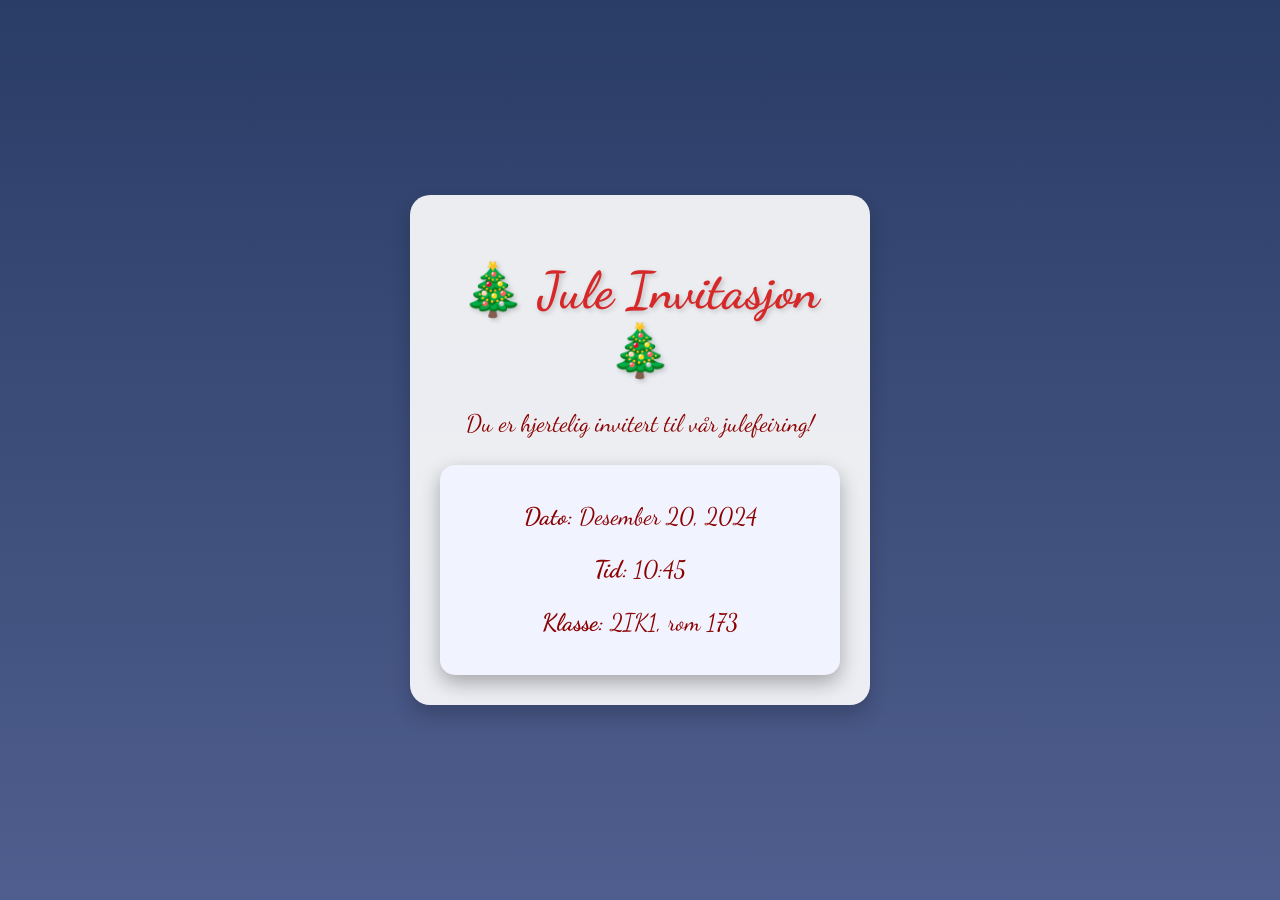
==== index.html @ 6b58bf49 "Update index.html" ====
<!DOCTYPE html>
<html lang="en">
<head>
  <meta charset="UTF-8">
  <meta name="viewport" content="width=device-width, initial-scale=1.0">
  <title>Jule Invitasjon</title>
  <link href="https://fonts.googleapis.com/css2?family=Dancing+Script:wght@400;700&display=swap" rel="stylesheet">
  <style>
    body, html {
      margin: 0;
      padding: 0;
      box-sizing: border-box;
      overflow: hidden;
      font-family: 'Dancing Script', cursive;
    }

    body {
      background: linear-gradient(to bottom, #2a3d66, #4f5e8e);
      height: 100vh;
      display: flex;
      justify-content: center;
      align-items: center;
      color: #ffffff;
    }

    .container {
      background: rgba(255, 255, 255, 0.9);
      box-shadow: 0px 10px 20px rgba(0, 0, 0, 0.2);
      border-radius: 20px;
      padding: 30px;
      width: 90%;
      max-width: 400px;
      text-align: center;
      margin: 0 20px;
    }

    h1 {
      font-size: 3.2rem;
      color: #d62828;
      margin-bottom: 20px;
      text-shadow: 2px 2px 5px rgba(0, 0, 0, 0.2);
    }

    p {
      font-size: 1.5rem;
      margin: 10px 0;
      line-height: 1.8;
      color: #8b0000;
    }

    .invite-details {
      background: #f1f4ff;
      border-radius: 15px;
      padding: 20px;
      margin-top: 20px;
      font-size: 1.2rem;
      color: #800000;
      box-shadow: 0 8px 20px rgba(0, 0, 0, 0.3);
    }

    .invite-details p {
      margin: 10px 0;
    }

    .snowflake {
      position: fixed;
      top: -10%;
      font-size: 1.8rem;
      color: #ffffff;
      opacity: 0.9;
      animation: fall linear infinite;
    }

    @keyframes fall {
      0% {
        transform: translateY(-100%);
        opacity: 1;
      }
      100% {
        transform: translateY(110vh);
        opacity: 0.6;
      }
    }

    @media (max-width: 768px) {
      h1 {
        font-size: 2.8rem;
      }
      p {
        font-size: 1.2rem;
      }
      .invite-details {
        font-size: 1rem;
      }
    }
  </style>
</head>
<body>
  
  <div class="container">
    <h1>🎄 Jule Invitasjon 🎄</h1>
    <p>Du er hjertelig invitert til vår julefeiring!</p>
    <div class="invite-details">
      <p><strong>Dato:</strong> Desember 20, 2024</p>
      <p><strong>Tid:</strong> 10:45</p>
      <p><strong>Klasse:</strong> 2IK1, rom 173</p>
    </div>
  </div>

  <script>
    function createSnowflake() {
      const snowflake = document.createElement('div');
      snowflake.className = 'snowflake';
      snowflake.textContent = '❄';
      snowflake.style.left = Math.random() * window.innerWidth + 'px';
      snowflake.style.animationDuration = Math.random() * 2 + 3 + 's';
      snowflake.style.fontSize = Math.random() * 10 + 20 + 'px';
      snowflake.style.opacity = Math.random() * 0.5 + 0.5;
      document.body.appendChild(snowflake);

      setTimeout(() => {
        snowflake.remove();
      }, 6000);
    }

    setInterval(createSnowflake, 250);
  </script>
</body>
</html>
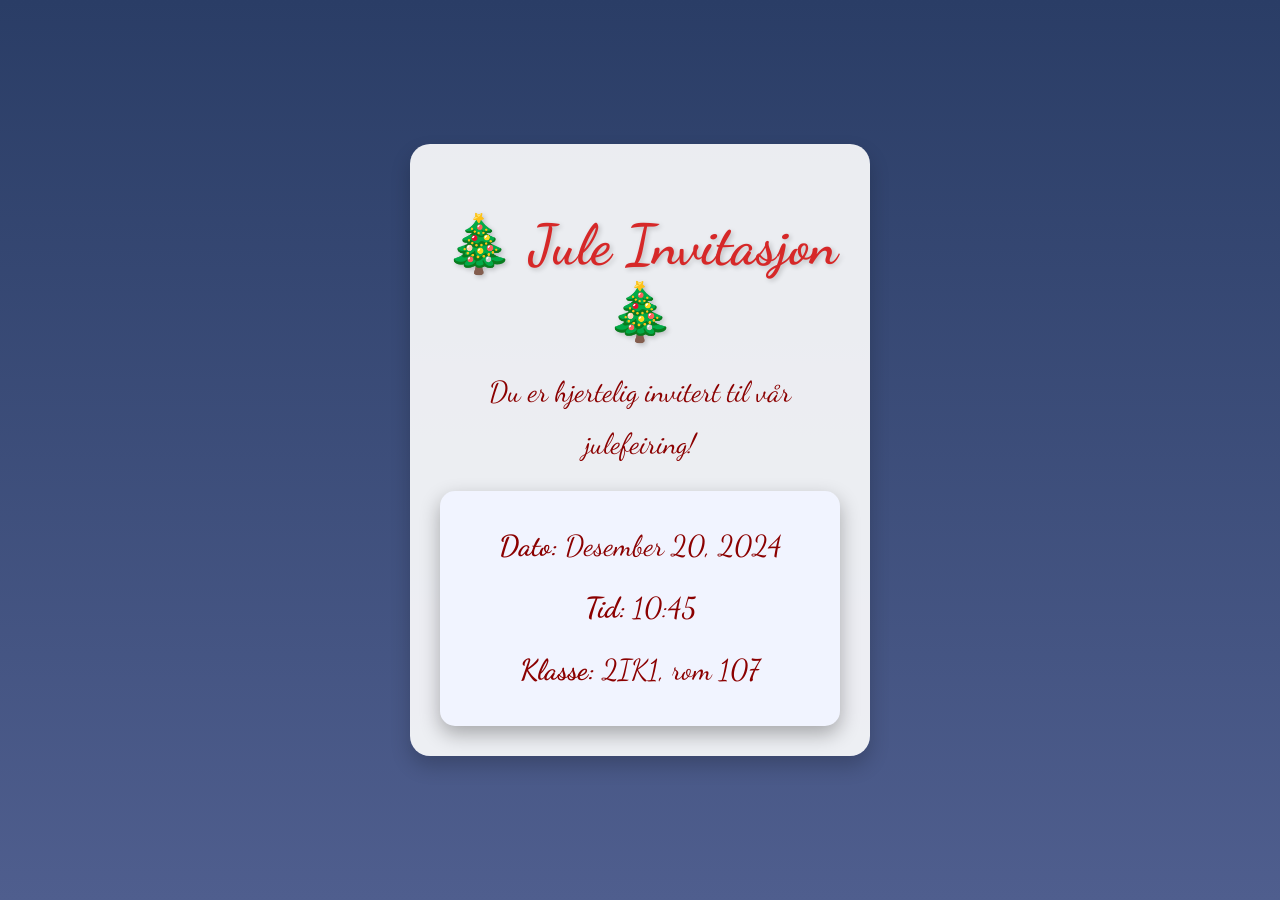
==== commit dcf00d58: "Update index.html" ====
--- a/index.html
+++ b/index.html
@@ -35,14 +35,15 @@
     }
 
     h1 {
-      font-size: 3.2rem;
+      font-size: 3.5rem;
       color: #d62828;
       margin-bottom: 20px;
       text-shadow: 2px 2px 5px rgba(0, 0, 0, 0.2);
+      text-align: center;
     }
 
     p {
-      font-size: 1.5rem;
+      font-size: 1.8rem;
       margin: 10px 0;
       line-height: 1.8;
       color: #8b0000;
@@ -87,7 +88,7 @@
         font-size: 2.8rem;
       }
       p {
-        font-size: 1.2rem;
+        font-size: 1.5rem;
       }
       .invite-details {
         font-size: 1rem;
@@ -103,7 +104,7 @@
     <div class="invite-details">
       <p><strong>Dato:</strong> Desember 20, 2024</p>
       <p><strong>Tid:</strong> 10:45</p>
-      <p><strong>Klasse:</strong> 2IK1, rom 173</p>
+      <p><strong>Klasse:</strong> 2IK1, rom 107</p>
     </div>
   </div>
 
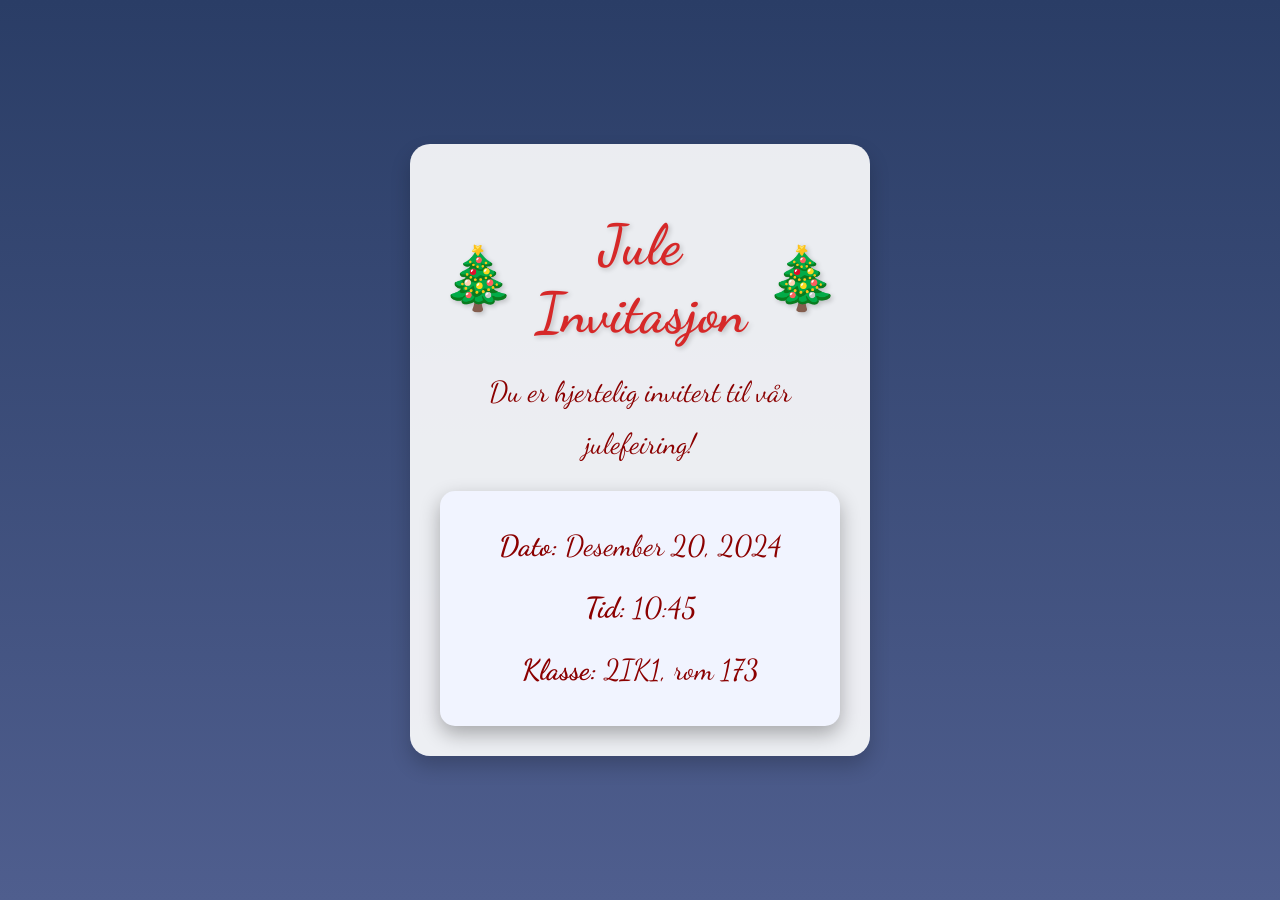
==== commit 40809b57: "Update index.html" ====
--- a/index.html
+++ b/index.html
@@ -39,14 +39,13 @@
       color: #d62828;
       margin-bottom: 20px;
       text-shadow: 2px 2px 5px rgba(0, 0, 0, 0.2);
-      text-align: center;
+      display: flex;
+      justify-content: center;
+      align-items: center;
     }
 
-    p {
-      font-size: 1.8rem;
-      margin: 10px 0;
-      line-height: 1.8;
-      color: #8b0000;
+    h1 span {
+      font-size: 3.8rem;
     }
 
     .invite-details {
@@ -61,6 +60,13 @@
 
     .invite-details p {
       margin: 10px 0;
+    }
+
+    p {
+      font-size: 1.8rem;
+      margin: 10px 0;
+      line-height: 1.8;
+      color: #8b0000;
     }
 
     .snowflake {
@@ -99,12 +105,12 @@
 <body>
   
   <div class="container">
-    <h1>🎄 Jule Invitasjon 🎄</h1>
+    <h1><span>🎄</span> Jule Invitasjon <span>🎄</span></h1>
     <p>Du er hjertelig invitert til vår julefeiring!</p>
     <div class="invite-details">
       <p><strong>Dato:</strong> Desember 20, 2024</p>
       <p><strong>Tid:</strong> 10:45</p>
-      <p><strong>Klasse:</strong> 2IK1, rom 107</p>
+      <p><strong>Klasse:</strong> 2IK1, rom 173</p>
     </div>
   </div>
 
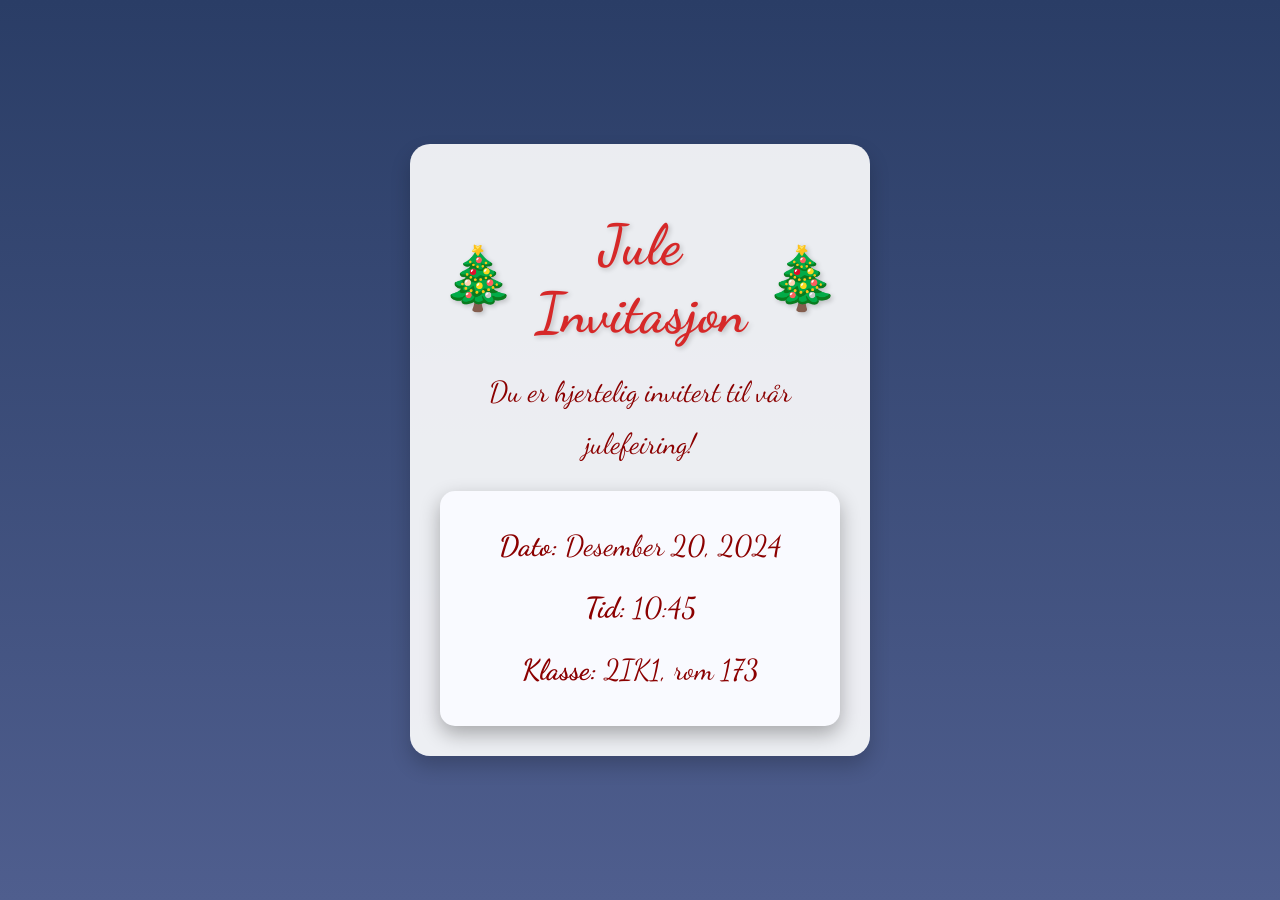
==== commit a0a8d5db: "Update index.html" ====
--- a/index.html
+++ b/index.html
@@ -49,7 +49,7 @@
     }
 
     .invite-details {
-      background: #f1f4ff;
+      background: #f9faff;
       border-radius: 15px;
       padding: 20px;
       margin-top: 20px;
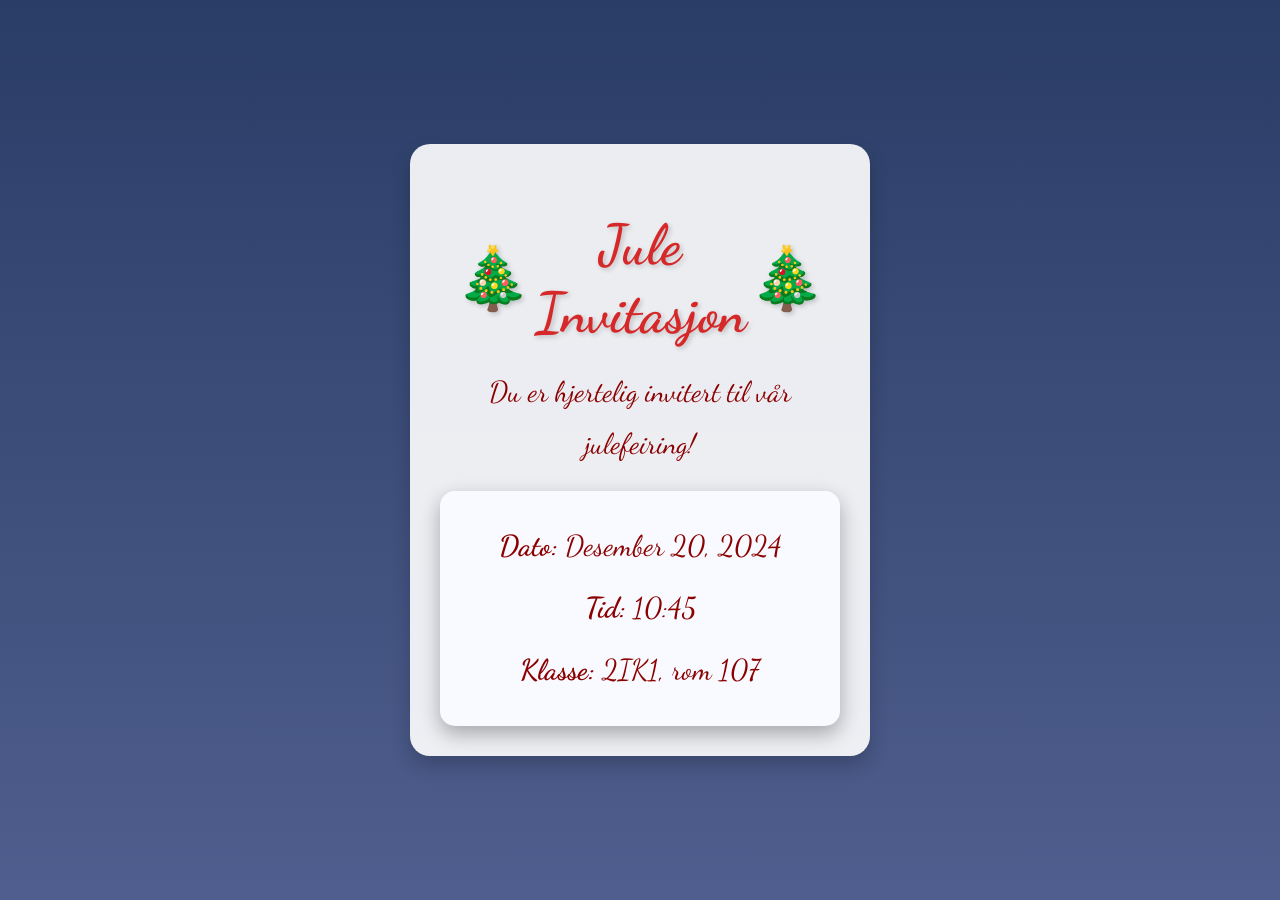
==== commit 40642c2f: "Update index.html" ====
--- a/index.html
+++ b/index.html
@@ -38,6 +38,8 @@
       font-size: 3.5rem;
       color: #d62828;
       margin-bottom: 20px;
+      margin-left: 15px;
+      margin-right: 15px;
       text-shadow: 2px 2px 5px rgba(0, 0, 0, 0.2);
       display: flex;
       justify-content: center;
@@ -110,7 +112,7 @@
     <div class="invite-details">
       <p><strong>Dato:</strong> Desember 20, 2024</p>
       <p><strong>Tid:</strong> 10:45</p>
-      <p><strong>Klasse:</strong> 2IK1, rom 173</p>
+      <p><strong>Klasse:</strong> 2IK1, rom 107</p>
     </div>
   </div>
 
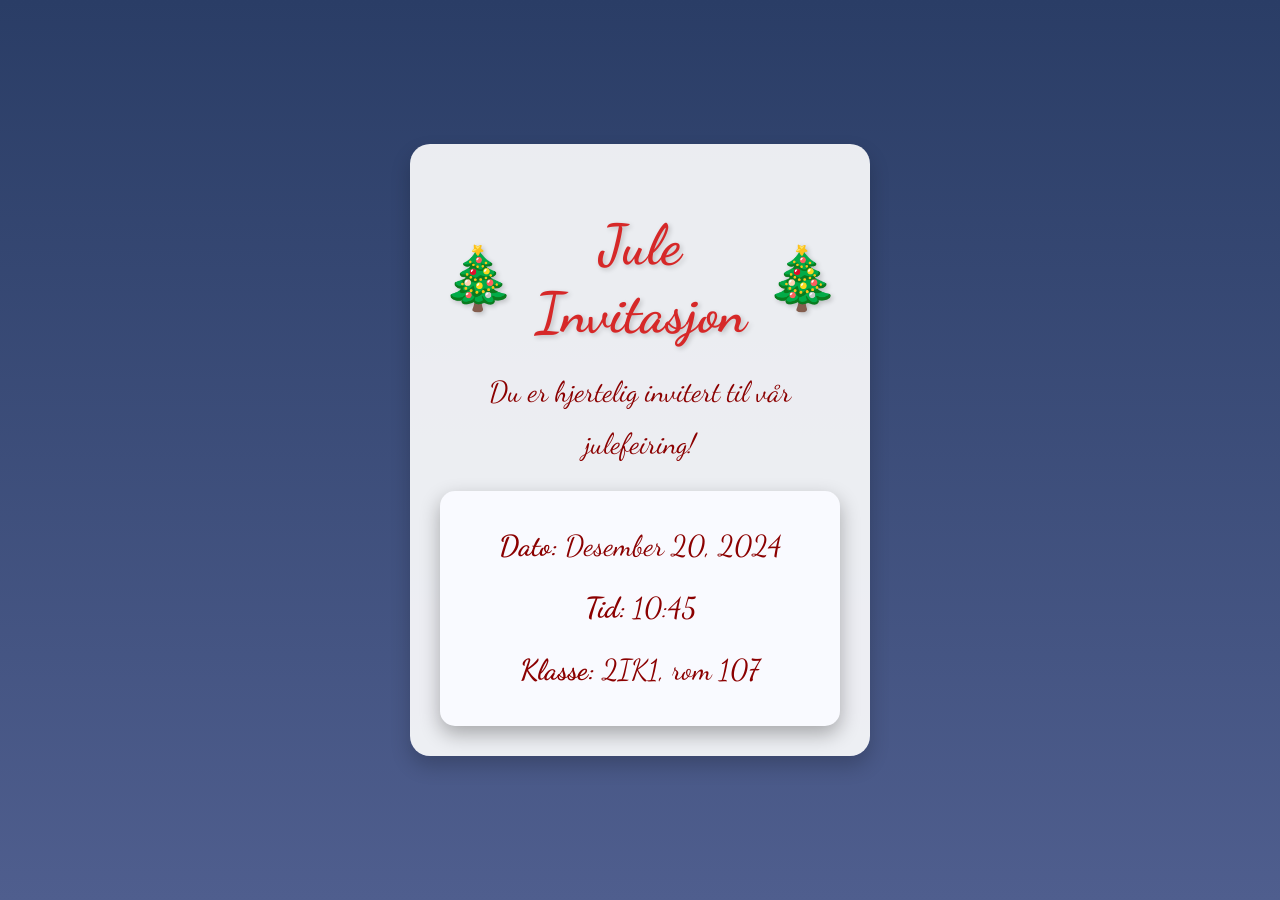
==== commit 9f696eaf: "Update index.html" ====
--- a/index.html
+++ b/index.html
@@ -38,8 +38,6 @@
       font-size: 3.5rem;
       color: #d62828;
       margin-bottom: 20px;
-      margin-left: 15px;
-      margin-right: 15px;
       text-shadow: 2px 2px 5px rgba(0, 0, 0, 0.2);
       display: flex;
       justify-content: center;
@@ -107,7 +105,7 @@
 <body>
   
   <div class="container">
-    <h1><span>🎄</span> Jule Invitasjon <span>🎄</span></h1>
+    <h1><span>🎄 </span> Jule Invitasjon <span> 🎄</span></h1>
     <p>Du er hjertelig invitert til vår julefeiring!</p>
     <div class="invite-details">
       <p><strong>Dato:</strong> Desember 20, 2024</p>
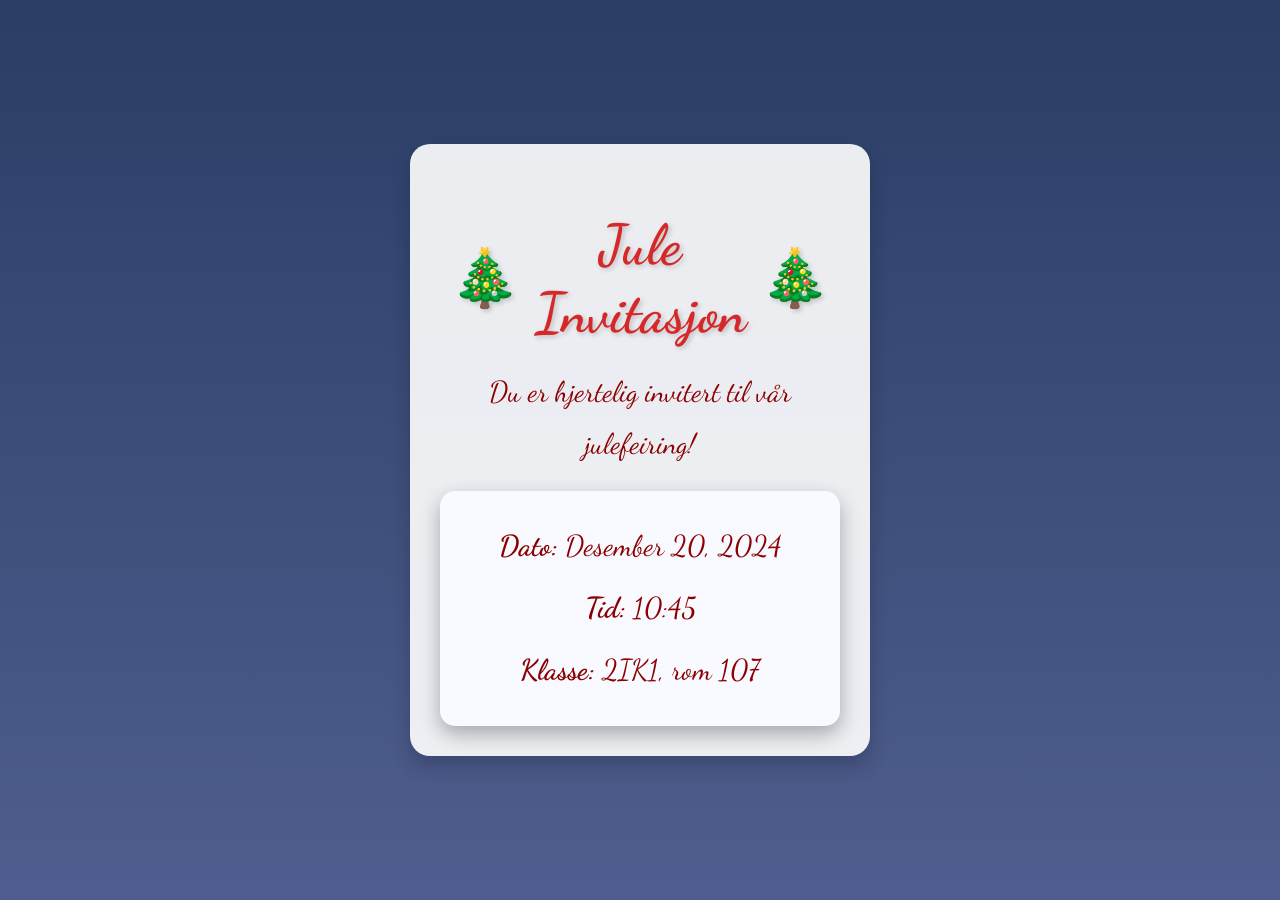
==== commit d0e94557: "Update index.html" ====
--- a/index.html
+++ b/index.html
@@ -45,7 +45,8 @@
     }
 
     h1 span {
-      font-size: 3.8rem;
+      font-size: 3.5rem; /* Slightly smaller than before */
+      margin: 0 10px; /* Adds space between the text and the emojis */
     }
 
     .invite-details {
@@ -105,7 +106,7 @@
 <body>
   
   <div class="container">
-    <h1><span>🎄 </span> Jule Invitasjon <span> 🎄</span></h1>
+    <h1><span>🎄</span> Jule Invitasjon <span>🎄</span></h1>
     <p>Du er hjertelig invitert til vår julefeiring!</p>
     <div class="invite-details">
       <p><strong>Dato:</strong> Desember 20, 2024</p>
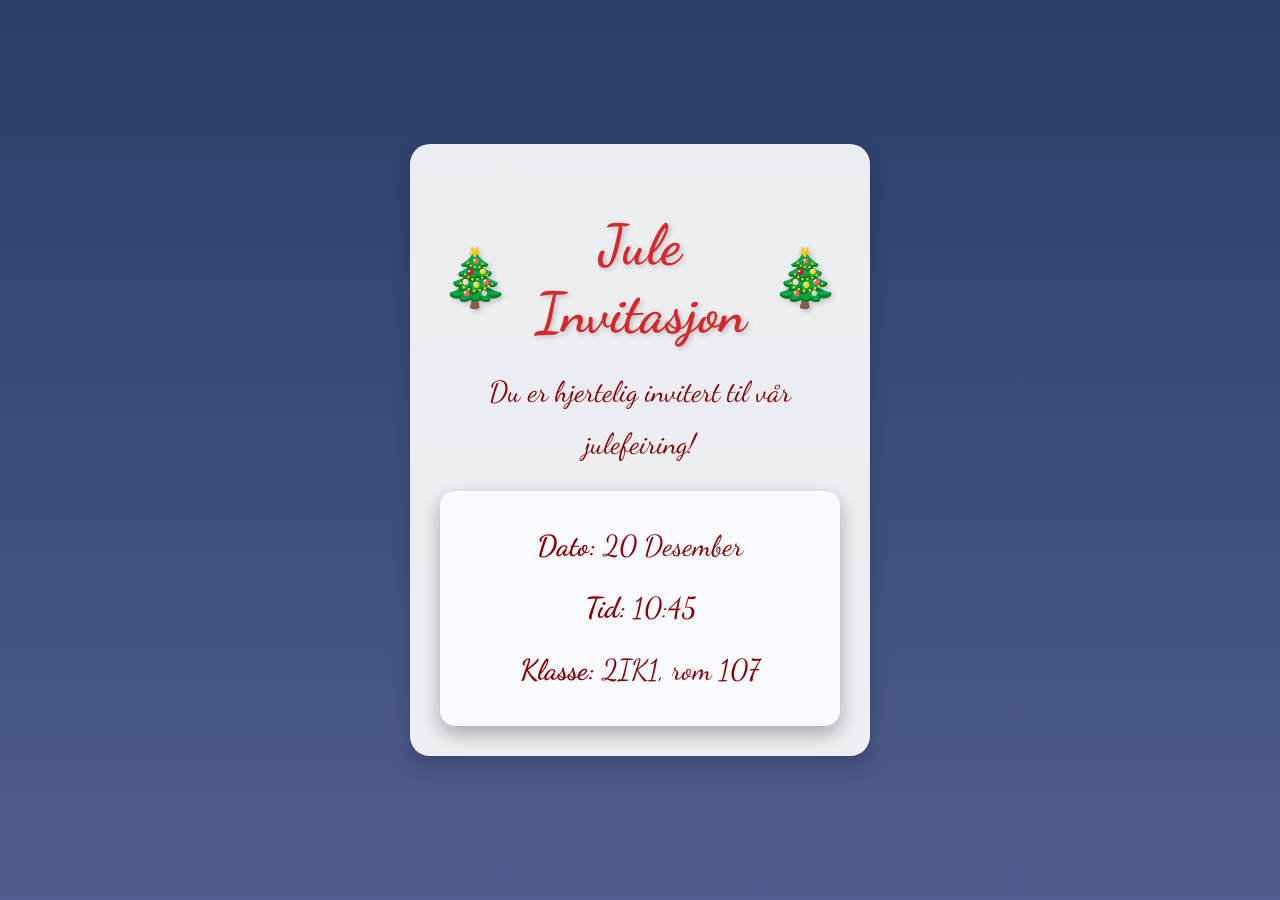
==== commit 66df7412: "Update index.html" ====
--- a/index.html
+++ b/index.html
@@ -45,8 +45,7 @@
     }
 
     h1 span {
-      font-size: 3.5rem; /* Slightly smaller than before */
-      margin: 0 10px; /* Adds space between the text and the emojis */
+      font-size: 3.5rem;
     }
 
     .invite-details {
@@ -109,7 +108,7 @@
     <h1><span>🎄</span> Jule Invitasjon <span>🎄</span></h1>
     <p>Du er hjertelig invitert til vår julefeiring!</p>
     <div class="invite-details">
-      <p><strong>Dato:</strong> Desember 20, 2024</p>
+      <p><strong>Dato:</strong> 20 Desember</p>
       <p><strong>Tid:</strong> 10:45</p>
       <p><strong>Klasse:</strong> 2IK1, rom 107</p>
     </div>
